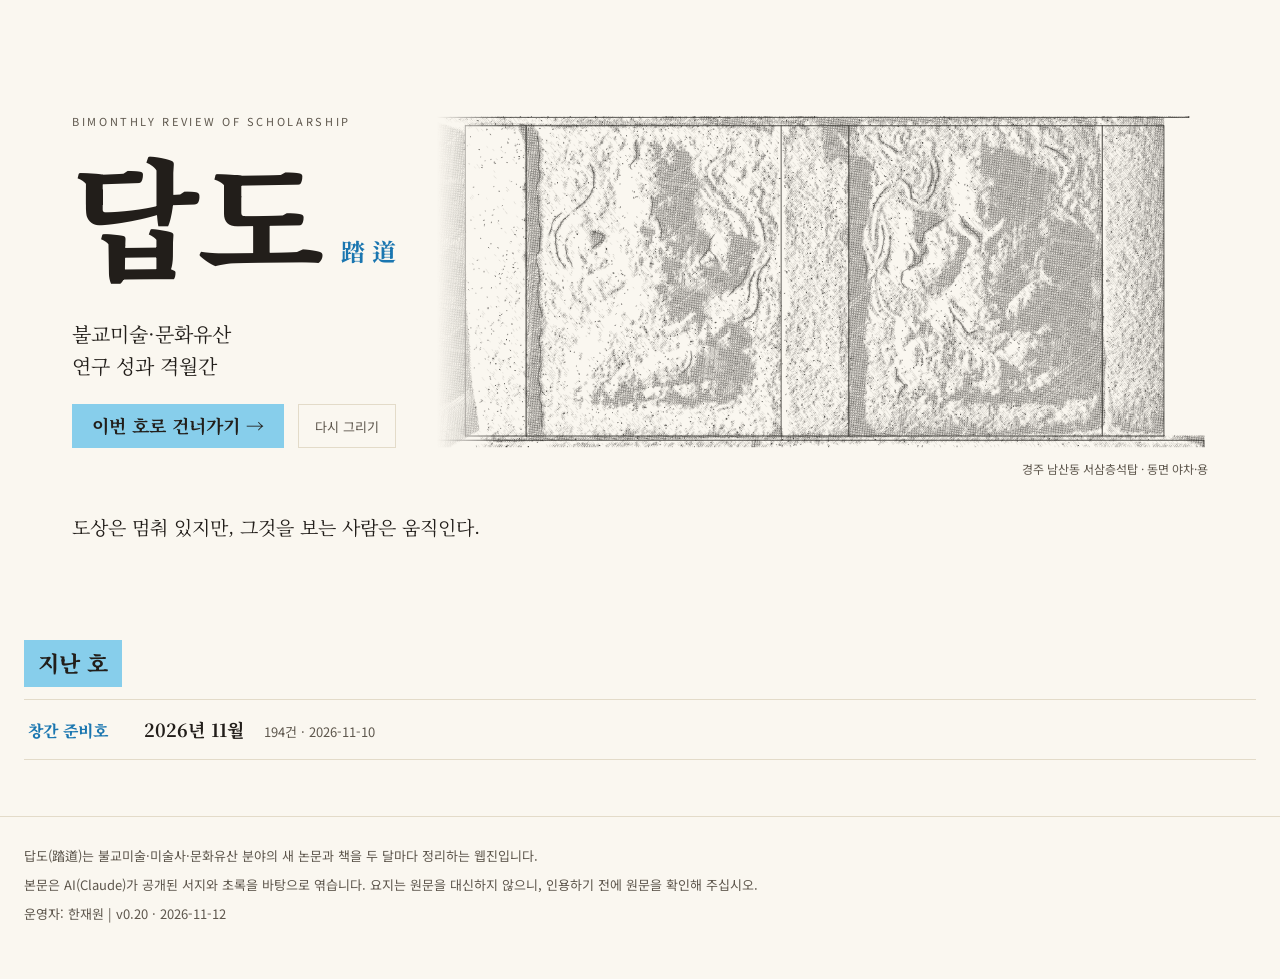
==== index.html @ 14393df5 "호 쪽 머리 소묘를 연필 빗금으로 그려 나가는 방식으로 바꿈 (v0.20) 위에서 아래로 드러내던 것을, 진한 선 → 중간 톤 → 옅은 결 순서로 방향이 다른 빗금 획이 구역마다 " ====
<!doctype html>
<html lang="ko">
<head>
<meta charset="utf-8">
<meta name="viewport" content="width=device-width, initial-scale=1">
<title>답도 踏道 — 불교미술·문화유산 연구 성과 격월간</title>
<meta name="description" content="불교미술·미술사·문화유산 분야의 새 논문과 책을 두 달마다 정리하는 웹진.">
<link rel="icon" type="image/png" sizes="32x32" href="assets/favicon-32.png">
<link rel="icon" type="image/png" sizes="192x192" href="assets/favicon-192.png">
<link rel="apple-touch-icon" href="assets/apple-touch-icon.png">
<link rel="preconnect" href="https://fonts.googleapis.com">
<link rel="preconnect" href="https://fonts.gstatic.com" crossorigin>
<link rel="stylesheet" href="https://fonts.googleapis.com/css2?family=Noto+Serif+KR:wght@400;700;800&amp;family=Noto+Sans+KR:wght@400;700&amp;display=swap">
<link rel="stylesheet" href="assets/dapdo.css">
</head>
<body class="home">
<main>
<section class="hero" id="hero">
<div class="stagebox" id="stagebox">
<div class="stage">
<img class="cover" id="cover" src="assets/namsan_cover.gif" data-still="assets/namsan_cover.png" width="1120" height="480" alt="경주 남산동 서삼층석탑 동면의 팔부중 부조. 면석의 테두리 선이 먼저 그어지고, 야차와 용 두 상이 차례로 돋아난다.">
</div>
</div>
<div class="over">
<div class="ttl">
<p class="cap">BIMONTHLY REVIEW OF SCHOLARSHIP</p>
<h1>답도 <span>踏道</span></h1>
</div>
<div class="lede">
<p class="sub">불교미술·문화유산<br>연구 성과 격월간</p>
<div class="act">
<a class="btn" id="latest" href="issues/2026-11.html">이번 호로 건너가기 →</a>
<button class="ghost" id="replay" type="button">다시 그리기</button>
</div>
</div>
<p class="motto">도상은 멈춰 있지만, 그것을 보는 사람은 움직인다.</p>
<p class="figcap">경주 남산동 서삼층석탑 · 동면 야차·용</p>
</div>
</section>
<section class="archive" id="archive">
<h2>지난 호</h2>
<!--issues:start-->
<ol id="issues">
<li><a href="issues/2026-11.html"><span class="no">창간 준비호</span><span class="tt">2026년 11월</span><span class="ct">194건 · 2026-11-10</span></a></li>
</ol>
<!--issues:end-->
</section>
</main>
<footer>
<p>답도(踏道)는 불교미술·미술사·문화유산 분야의 새 논문과 책을 두 달마다 정리하는 웹진입니다.</p>
<p>본문은 AI(Claude)가 공개된 서지와 초록을 바탕으로 엮습니다. 요지는 원문을 대신하지 않으니, 인용하기 전에 원문을 확인해 주십시오.</p>
<p>운영자: 한재원<!--ver:start--> | v0.20 · 2026-11-12<!--ver:end--></p>
</footer>
<script src="assets/home.js"></script>
</body>
</html>
---- assets/dapdo.css ----
/* 답도 踏道 — 공통 양식. 소색 한지 바탕, 먹 글자, 하늘색 면, 석간주 인장. */
:root{
  --ground:#FAF7F0; --paper2:#F3EEE3; --hair:#E3DBC9;
  --ink:#221E1A; --sub:#5E574D; --graphite:#3B3732;
  --sky:#87CEEB; --skyt:#1A76B0; --red:#A63C32;
  --mj:'Noto Serif KR','Noto Serif CJK KR','AppleMyungjo','Batang',serif;
  --go:'Noto Sans KR','Noto Sans CJK KR','Apple SD Gothic Neo','Malgun Gothic',sans-serif;
}
*{box-sizing:border-box}
html{-webkit-text-size-adjust:100%}
body{margin:0;background:var(--ground);color:var(--ink);font-family:var(--go);line-height:1.75;word-break:keep-all;overflow-wrap:anywhere}
a{color:var(--ink);text-decoration-color:var(--sky);text-decoration-thickness:2px;text-underline-offset:4px}
a:hover{color:#000;text-decoration-color:var(--skyt)}
a:focus-visible,button:focus-visible,summary:focus-visible{outline:2px solid var(--skyt);outline-offset:3px}
.cap{font-family:var(--go);font-size:11px;letter-spacing:.24em;color:var(--sub);margin:0}
.btn{display:inline-flex;align-items:center;min-height:44px;padding:0 20px;background:var(--sky);color:var(--ink);font-family:var(--mj);font-weight:700;font-size:18px;text-decoration:none}
.btn:hover{background:#74c2e6}
.ghost{min-height:44px;padding:0 16px;background:transparent;border:1px solid var(--hair);border-radius:0;color:var(--sub);font-family:var(--go);font-size:13px;cursor:pointer}
.ghost:hover{border-color:var(--sub)}
.seal{display:inline-block;border:2px solid var(--red);color:var(--red);font-family:var(--mj);font-weight:800;font-size:18px;line-height:1.25;padding:7px 8px;writing-mode:vertical-rl;letter-spacing:.12em}
.figcap{font-size:12px;color:var(--sub);margin:8px 0 0}
footer{max-width:1280px;margin:0 auto;padding:28px 24px 48px;border-top:1px solid var(--hair);font-size:13px;color:var(--sub)}
footer p{margin:0 0 6px}

/* 호 쪽 머리 그림: 바닥선을 긋는다(소묘는 mast.js가 캔버스에 그린다) */
@keyframes jhBase{from{stroke-dashoffset:1}to{stroke-dashoffset:0}}
@media (prefers-reduced-motion:no-preference){
  .mast-art.running .base{stroke-dasharray:1;animation:jhBase .4s ease-out both}
}
@media print{.mast-art.running .base{animation:none}}

/* ── 메인 */
.hero{position:relative;max-width:1280px;margin:0 auto;--k:1}
.stagebox{position:relative;height:600px;overflow:hidden}
.stage{position:absolute;left:calc(435px*var(--k));top:calc(116px*var(--k));width:1120px;height:480px;transform-origin:0 0;transform:scale(calc(var(--k)*.69))}
.stage .cover{position:absolute;left:0;top:0;width:1120px;height:480px}
.over{position:absolute;left:0;top:0;width:1280px;height:600px;transform-origin:0 0;transform:scale(var(--k));pointer-events:none}
.over>*{pointer-events:auto}
.ttl{position:absolute;left:72px;top:112px;display:flex;flex-direction:column;gap:16px}
.ttl h1{margin:0;font-family:var(--mj);font-weight:800;font-size:132px;line-height:1;letter-spacing:-.02em;display:flex;align-items:flex-end;gap:18px}
.ttl h1 span{font-size:24px;font-weight:700;color:var(--skyt);letter-spacing:.3em;padding-bottom:16px}
.lede{position:absolute;left:72px;top:318px;width:340px;display:flex;flex-direction:column;gap:22px}
.motto{position:absolute;left:72px;top:512px;margin:0;font-family:var(--mj);font-size:19px;line-height:1.6;white-space:nowrap}
.lede .sub{margin:0;font-family:var(--mj);font-size:20px;line-height:1.6;color:var(--ink)}
.act{display:flex;gap:14px;align-items:center;flex-wrap:wrap}
.hero .figcap{position:absolute;right:72px;top:458px;margin:0}
.hero.narrow .stage{left:0;top:0;transform:scale(var(--k))}
.hero.narrow .stagebox{margin-top:20px}
.hero.narrow .over{position:static;transform:none;width:auto;height:auto;padding:20px 20px 8px;display:flex;flex-direction:column;gap:20px}
.hero.narrow .ttl,.hero.narrow .lede,.hero.narrow .motto,.hero.narrow .figcap{position:static;width:auto}
.hero.narrow .ttl h1{font-size:76px}
.hero.narrow .motto{white-space:normal;font-size:18px}
.hero.narrow .ttl{order:1}.hero.narrow .lede{order:2}.hero.narrow .motto{order:3}.hero.narrow .figcap{order:4}
.archive{max-width:1280px;margin:0 auto;padding:40px 24px 56px}
.archive h2{font-family:var(--mj);font-weight:800;font-size:22px;margin:0 0 12px;display:inline-block;background:var(--sky);padding:4px 14px}
.archive ol{list-style:none;margin:0;padding:0;border-top:1px solid var(--hair)}
.archive li{border-bottom:1px solid var(--hair)}
.archive li a{display:flex;gap:20px;align-items:baseline;padding:14px 4px;text-decoration:none;flex-wrap:wrap}
.archive li a:hover{background:var(--paper2)}
.archive .no{font-family:var(--mj);font-weight:800;color:var(--skyt);min-width:96px}
.archive .tt{font-family:var(--mj);font-weight:700;font-size:18px}
.archive .ct{font-size:13px;color:var(--sub)}
#noissue{color:var(--sub);font-size:14px}

/* ── 호 쪽 */
.issue .wrap{max-width:1120px;margin:0 auto;padding:0 24px}
.topbar{display:flex;justify-content:space-between;align-items:baseline;gap:16px;flex-wrap:wrap;padding:20px 0 14px;border-bottom:1px solid var(--hair)}
.topbar a{text-decoration:none}
.topbar span{font-size:13px;color:var(--sub)}
.mast{display:grid;grid-template-columns:minmax(0,1.45fr) minmax(0,1fr);gap:40px;padding:28px 0 8px;align-items:start}
.mast-art{position:relative;width:100%}
.mast-art .jh-art{display:block;width:100%;height:auto;color:#323232}
.mast-art .jh-still{position:absolute;left:0;top:0}
.mast-art .jh-cv{position:absolute;left:2.841%;top:1.718%;width:94.318%;height:96.22%;transform:rotate(-1.1deg)}
.mast-ttl{display:flex;flex-direction:column;gap:16px;padding-top:8px}
.mast-ttl .h{display:flex;align-items:center;gap:18px}
.mast-ttl h1{margin:0;font-family:var(--mj);font-weight:800;font-size:88px;line-height:1;letter-spacing:-.02em}
.mast-ttl .sub{margin:0;font-family:var(--mj);font-size:17px}
.mast-ttl .no{margin:0;font-size:14px;color:var(--sub)}
.toc{list-style:none;margin:0;padding:0;border-top:1px solid var(--hair)}
.toc li{border-bottom:1px solid var(--hair)}
.toc a{display:flex;gap:16px;align-items:baseline;padding:10px 0;text-decoration:none;font-size:15px}
.toc b{font-family:var(--mj);color:var(--skyt);width:20px}
.toc i{font-style:normal;margin-left:auto;font-size:13px;color:var(--sub)}
@media (max-width:820px){.mast{grid-template-columns:1fr;gap:20px}.mast-ttl h1{font-size:64px}}
.pin{position:sticky;top:0;z-index:5;background:var(--ground);border-bottom:1px solid var(--hair);margin-top:12px}
.pin-in{max-width:1120px;margin:0 auto;padding:0 24px 0 0;display:flex;gap:6px;overflow-x:auto;white-space:nowrap;scrollbar-width:none}
.pin-in::-webkit-scrollbar{display:none}
.pin a{display:inline-flex;align-items:center;min-height:44px;padding:0 12px;text-decoration:none;font-size:14px;color:var(--sub);border-bottom:3px solid transparent}
.pin a b{font-family:var(--mj);color:var(--skyt);margin-right:8px}
.pin a.up{position:sticky;left:0;z-index:1;background:var(--ground);padding-left:24px;font-family:var(--mj);font-weight:800;font-size:16px;color:var(--ink);margin-right:10px}
.pin a.up span{font-family:var(--go);font-weight:400;font-size:13px;color:var(--sub);margin-left:6px}
.pin a:hover{color:var(--ink)}
.pin a.on{color:var(--ink);border-bottom-color:var(--sky)}
html{scroll-behavior:smooth}
@media (prefers-reduced-motion:reduce){html{scroll-behavior:auto}}
.body{max-width:800px;margin:0 auto;padding:16px 24px 56px}
.lead{font-family:var(--mj);font-size:18px;line-height:1.9;margin:28px 0 8px}
.body h2{font-family:var(--mj);font-weight:800;font-size:20px;margin:56px 0 4px;display:inline-block;background:var(--sky);padding:5px 14px;scroll-margin-top:64px}
.body h2 b{margin-right:10px}
.item,.deep{padding:22px 0;border-bottom:1px solid var(--hair)}
.item h3,.deep h3{font-family:var(--mj);font-weight:700;font-size:18px;line-height:1.55;margin:0 0 6px}
.deep h3{font-size:21px}
.ko{font-family:var(--go);font-weight:400;font-size:14px;color:var(--sub)}
.meta{font-size:13.5px;color:var(--sub);margin:0 0 10px}
.item p.sum{margin:0;font-size:16px}
.flag{display:inline-block;font-size:12px;color:var(--red);border:1px solid var(--red);padding:0 6px;margin-left:8px;line-height:1.6;vertical-align:2px}
.deep blockquote{margin:14px 0;padding:14px 18px;background:var(--paper2);border-left:4px solid var(--sky);font-family:var(--mj);font-size:17.5px;line-height:1.85}
.deep dl{margin:0;display:grid;grid-template-columns:76px minmax(0,1fr);row-gap:8px;font-size:15.5px}
.deep dt{font-family:var(--mj);font-weight:700;color:var(--skyt)}
.deep dd{margin:0}
details{margin:18px 0 0}
summary{cursor:pointer;font-size:14.5px;color:var(--sub);min-height:44px;display:flex;align-items:center}
.more ul{margin:4px 0 0;padding-left:18px;font-size:15px}
.more li{margin:0 0 8px}
.more .m{color:var(--sub);font-size:13.5px}
.none{color:var(--sub);font-size:15px;margin:14px 0 0}
/* ── 특집 묶음 */
.splead{font-size:15.5px;margin:16px 0 0}
.special h3.cat{font-family:var(--mj);font-weight:700;font-size:17px;margin:34px 0 0;padding-bottom:8px;border-bottom:1px solid var(--hair)}
.special h3.cat i{font-family:var(--go);font-style:normal;font-weight:400;font-size:13px;color:var(--sub);margin-left:8px}
.special details{margin:0;border-bottom:1px solid var(--hair)}
.special details[open]{padding-bottom:14px}
.special summary{color:var(--ink);font-size:15.5px}
.special .iss{font-family:var(--mj);font-weight:700;font-size:14.5px;margin:10px 0 4px}
.more .s{display:block;font-size:14.5px;margin-top:3px}
table.chk{width:100%;border-collapse:collapse;font-size:14px}
table.chk th,table.chk td{text-align:left;padding:7px 8px;border-bottom:1px solid var(--hair);vertical-align:top}
table.chk th{font-family:var(--mj);color:var(--sub);font-weight:700}
.tblbox{overflow-x:auto}
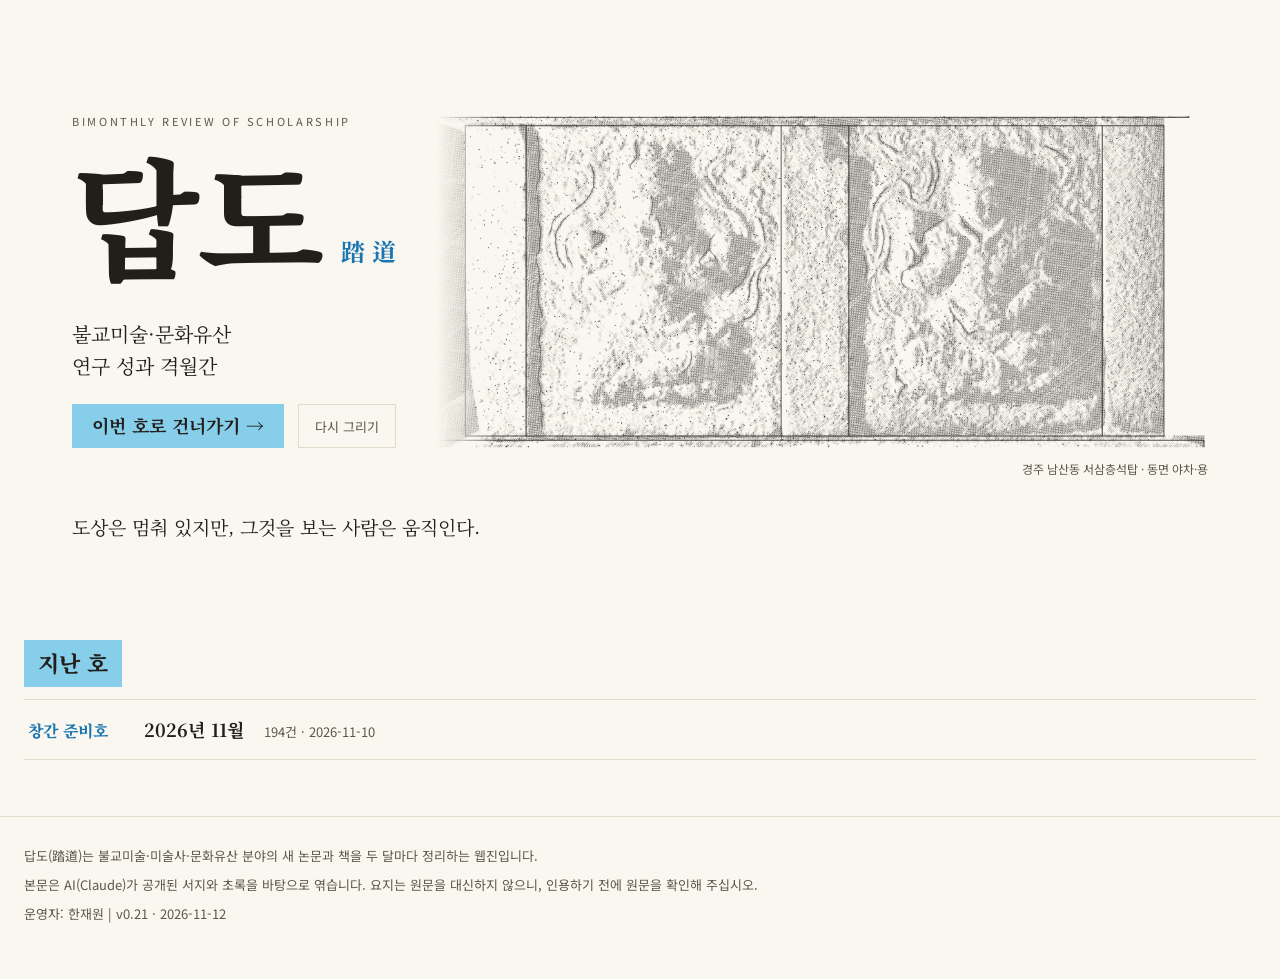
==== commit d16ab979: "호 쪽 머리 소묘를 위원이 준 획 순서표대로 그림 (v0.21) - 위원이 준 모션 드로잉에서 완성 소묘와 획 순서표를 꺼내 넣음(tools/mast_import.py) - mas" ====
--- a/index.html
+++ b/index.html
@@ -49,7 +49,7 @@
 <footer>
 <p>답도(踏道)는 불교미술·미술사·문화유산 분야의 새 논문과 책을 두 달마다 정리하는 웹진입니다.</p>
 <p>본문은 AI(Claude)가 공개된 서지와 초록을 바탕으로 엮습니다. 요지는 원문을 대신하지 않으니, 인용하기 전에 원문을 확인해 주십시오.</p>
-<p>운영자: 한재원<!--ver:start--> | v0.20 · 2026-11-12<!--ver:end--></p>
+<p>운영자: 한재원<!--ver:start--> | v0.21 · 2026-11-12<!--ver:end--></p>
 </footer>
 <script src="assets/home.js"></script>
 </body>
--- a/assets/dapdo.css
+++ b/assets/dapdo.css
@@ -21,13 +21,6 @@
 .figcap{font-size:12px;color:var(--sub);margin:8px 0 0}
 footer{max-width:1280px;margin:0 auto;padding:28px 24px 48px;border-top:1px solid var(--hair);font-size:13px;color:var(--sub)}
 footer p{margin:0 0 6px}
-
-/* 호 쪽 머리 그림: 바닥선을 긋는다(소묘는 mast.js가 캔버스에 그린다) */
-@keyframes jhBase{from{stroke-dashoffset:1}to{stroke-dashoffset:0}}
-@media (prefers-reduced-motion:no-preference){
-  .mast-art.running .base{stroke-dasharray:1;animation:jhBase .4s ease-out both}
-}
-@media print{.mast-art.running .base{animation:none}}
 
 /* ── 메인 */
 .hero{position:relative;max-width:1280px;margin:0 auto;--k:1}
@@ -68,10 +61,11 @@
 .topbar a{text-decoration:none}
 .topbar span{font-size:13px;color:var(--sub)}
 .mast{display:grid;grid-template-columns:minmax(0,1.45fr) minmax(0,1fr);gap:40px;padding:28px 0 8px;align-items:start}
-.mast-art{position:relative;width:100%}
-.mast-art .jh-art{display:block;width:100%;height:auto;color:#323232}
-.mast-art .jh-still{position:absolute;left:0;top:0}
+/* 호 쪽 머리 그림: 칸의 비율은 704:582, 그 안에 664×560 소묘를 1.1도 바로잡아 놓는다(mast.js가 캔버스에 그린다) */
+.mast-art{position:relative;width:100%;aspect-ratio:704/582;color:#323232}
+.mast-art .jh-still{position:absolute;left:0;top:0;width:100%;height:100%}
 .mast-art .jh-cv{position:absolute;left:2.841%;top:1.718%;width:94.318%;height:96.22%;transform:rotate(-1.1deg)}
+.ghost:disabled{opacity:.5;cursor:default}
 .mast-ttl{display:flex;flex-direction:column;gap:16px;padding-top:8px}
 .mast-ttl .h{display:flex;align-items:center;gap:18px}
 .mast-ttl h1{margin:0;font-family:var(--mj);font-weight:800;font-size:88px;line-height:1;letter-spacing:-.02em}
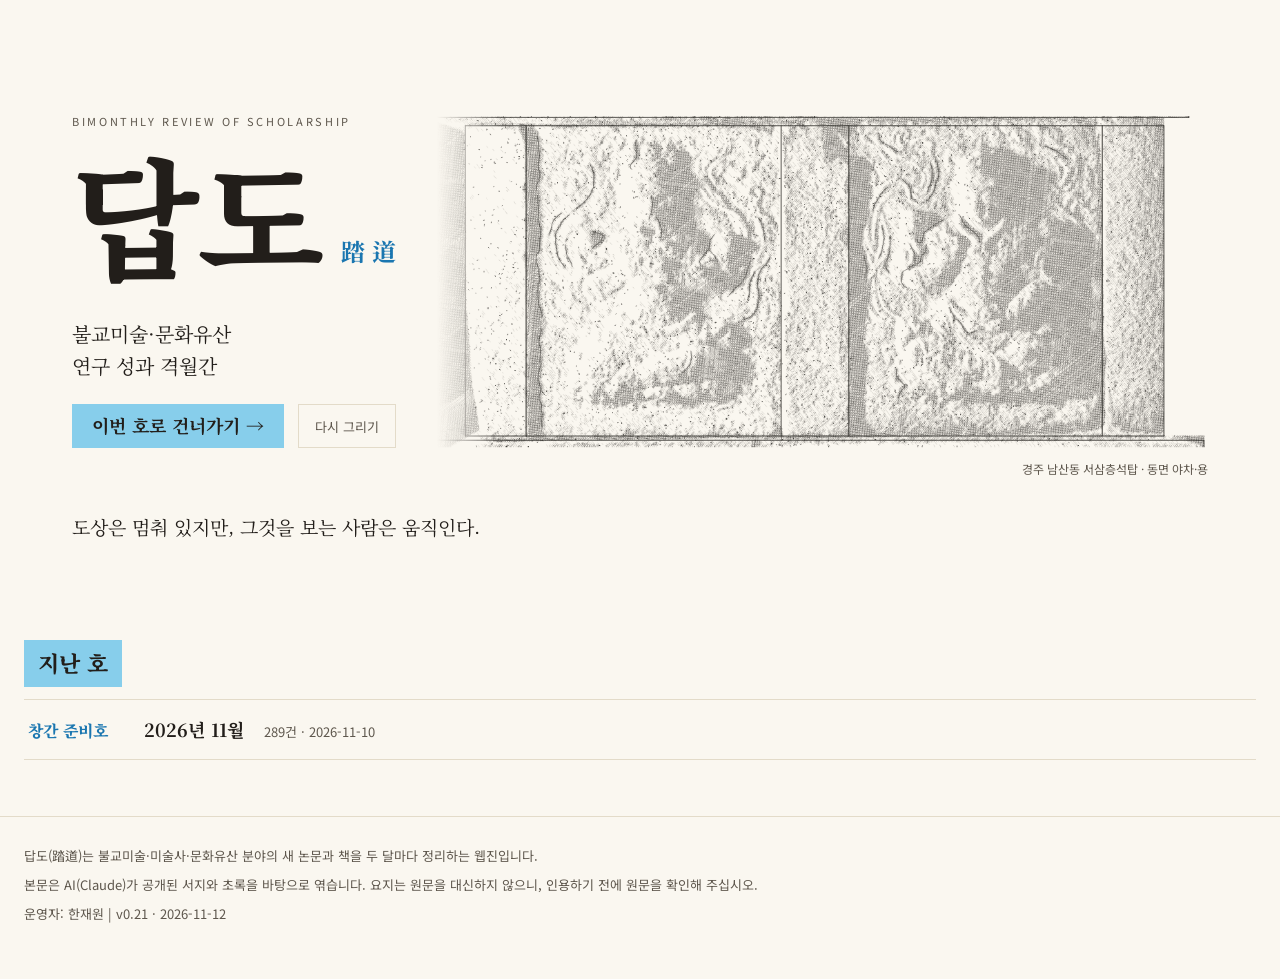
==== commit a2a35951: "KCI 목록으로 특집의 목차 미확인분을 채움 (2026-11호) - 위원이 KCI에서 내려받은 권호별 목록 17개를 data/kci/2026.json 에 옮김 - 특집: 미술사연구" ====
--- a/index.html
+++ b/index.html
@@ -41,7 +41,7 @@
 <h2>지난 호</h2>
 <!--issues:start-->
 <ol id="issues">
-<li><a href="issues/2026-11.html"><span class="no">창간 준비호</span><span class="tt">2026년 11월</span><span class="ct">194건 · 2026-11-10</span></a></li>
+<li><a href="issues/2026-11.html"><span class="no">창간 준비호</span><span class="tt">2026년 11월</span><span class="ct">289건 · 2026-11-10</span></a></li>
 </ol>
 <!--issues:end-->
 </section>
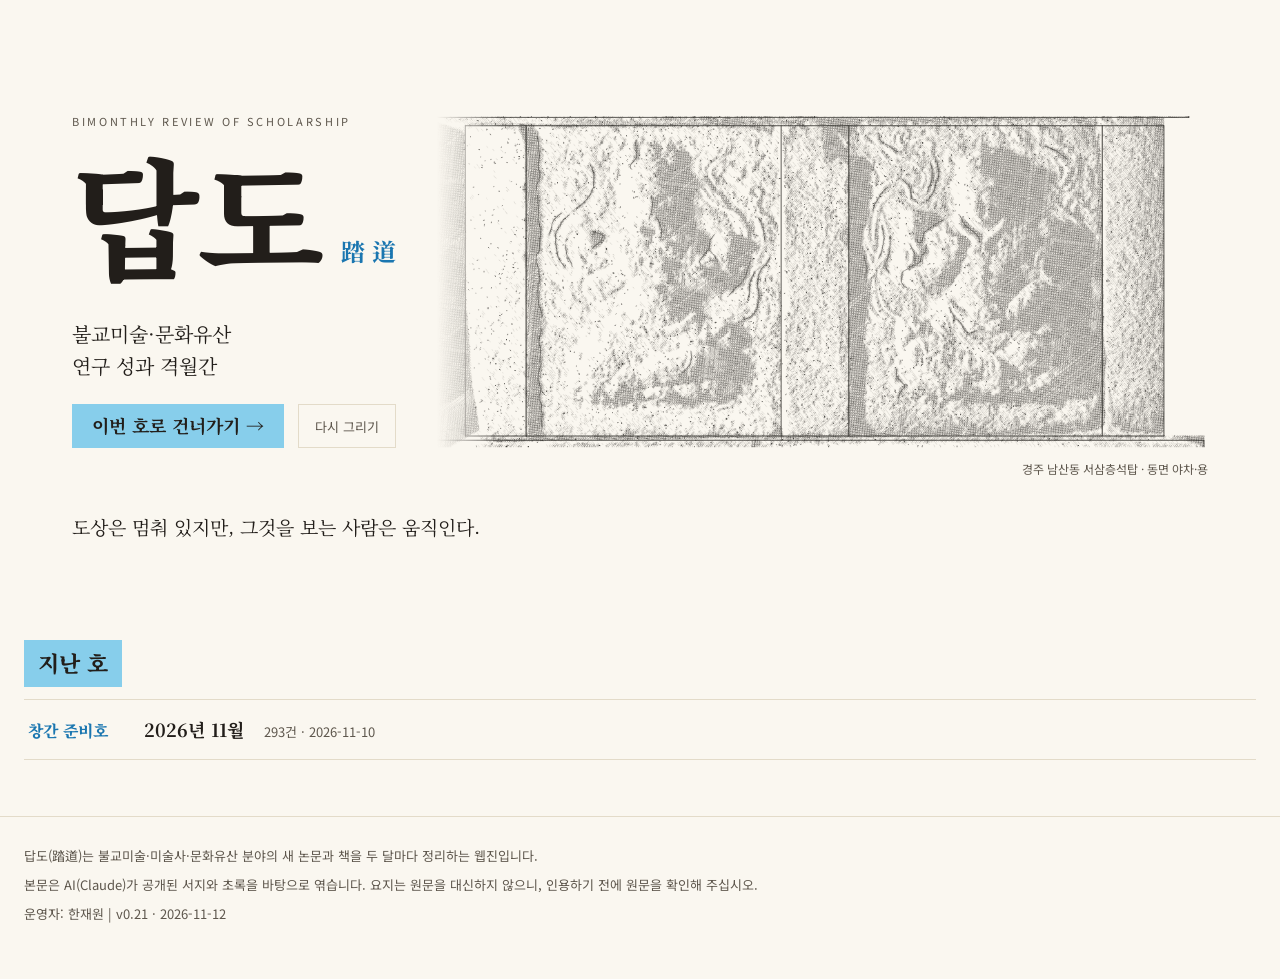
==== commit a8f430a6: "답도 특집 사전 조사 2026-11-13: t22 t23 t25 t26 t27 t28 t29 t57 t58 t63 t64 t30 t31 t32 t33 t34 t35 t36 t37 " ====
--- a/index.html
+++ b/index.html
@@ -41,7 +41,7 @@
 <h2>지난 호</h2>
 <!--issues:start-->
 <ol id="issues">
-<li><a href="issues/2026-11.html"><span class="no">창간 준비호</span><span class="tt">2026년 11월</span><span class="ct">289건 · 2026-11-10</span></a></li>
+<li><a href="issues/2026-11.html"><span class="no">창간 준비호</span><span class="tt">2026년 11월</span><span class="ct">293건 · 2026-11-10</span></a></li>
 </ol>
 <!--issues:end-->
 </section>
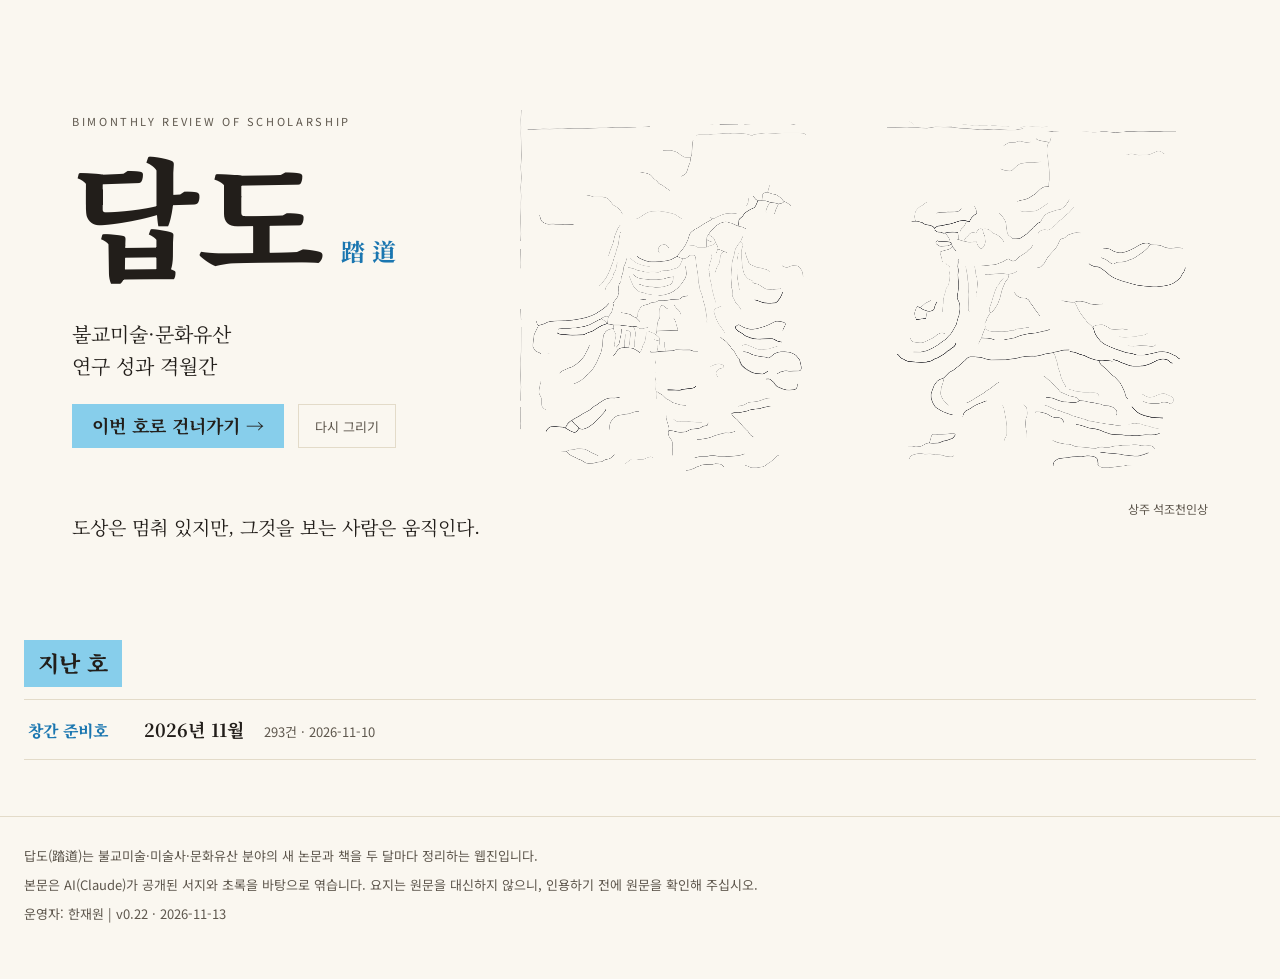
==== commit dcf134d7: "첫 화면 그림을 상주 석조천인상 연필 소묘로 바꿈 (v0.22) - 위원이 준 모션 드로잉에서 획 자료를 꺼내 넣음(tools/cover_import.py, assets/sangj" ====
--- a/index.html
+++ b/index.html
@@ -17,8 +17,10 @@
 <main>
 <section class="hero" id="hero">
 <div class="stagebox" id="stagebox">
-<div class="stage">
-<img class="cover" id="cover" src="assets/namsan_cover.gif" data-still="assets/namsan_cover.png" width="1120" height="480" alt="경주 남산동 서삼층석탑 동면의 팔부중 부조. 면석의 테두리 선이 먼저 그어지고, 야차와 용 두 상이 차례로 돋아난다.">
+<div class="stage" role="img" aria-label="상주 석조천인상의 부조를 옮긴 연필 소묘. 판석 두 장에 천의를 휘날리는 천인이 한 구씩 서 있다.">
+<canvas class="cover" id="cover" width="2431" height="1256" data-strokes="assets/sangju_cover.bin" data-still="assets/sangju_cover.png"></canvas>
+<canvas class="cover" id="cover-live" width="2431" height="1256" aria-hidden="true"></canvas>
+<noscript><img class="cover" src="assets/sangju_cover.png" width="1120" height="579" alt=""></noscript>
 </div>
 </div>
 <div class="over">
@@ -34,7 +36,7 @@
 </div>
 </div>
 <p class="motto">도상은 멈춰 있지만, 그것을 보는 사람은 움직인다.</p>
-<p class="figcap">경주 남산동 서삼층석탑 · 동면 야차·용</p>
+<p class="figcap">상주 석조천인상</p>
 </div>
 </section>
 <section class="archive" id="archive">
@@ -49,7 +51,7 @@
 <footer>
 <p>답도(踏道)는 불교미술·미술사·문화유산 분야의 새 논문과 책을 두 달마다 정리하는 웹진입니다.</p>
 <p>본문은 AI(Claude)가 공개된 서지와 초록을 바탕으로 엮습니다. 요지는 원문을 대신하지 않으니, 인용하기 전에 원문을 확인해 주십시오.</p>
-<p>운영자: 한재원<!--ver:start--> | v0.21 · 2026-11-12<!--ver:end--></p>
+<p>운영자: 한재원<!--ver:start--> | v0.22 · 2026-11-13<!--ver:end--></p>
 </footer>
 <script src="assets/home.js"></script>
 </body>
--- a/assets/dapdo.css
+++ b/assets/dapdo.css
@@ -25,8 +25,8 @@
 /* ── 메인 */
 .hero{position:relative;max-width:1280px;margin:0 auto;--k:1}
 .stagebox{position:relative;height:600px;overflow:hidden}
-.stage{position:absolute;left:calc(435px*var(--k));top:calc(116px*var(--k));width:1120px;height:480px;transform-origin:0 0;transform:scale(calc(var(--k)*.69))}
-.stage .cover{position:absolute;left:0;top:0;width:1120px;height:480px}
+.stage{position:absolute;left:calc(435px*var(--k));top:calc(90px*var(--k));width:1120px;height:579px;transform-origin:0 0;transform:scale(calc(var(--k)*.69))}
+.stage .cover{position:absolute;left:0;top:0;width:1120px;height:579px}
 .over{position:absolute;left:0;top:0;width:1280px;height:600px;transform-origin:0 0;transform:scale(var(--k));pointer-events:none}
 .over>*{pointer-events:auto}
 .ttl{position:absolute;left:72px;top:112px;display:flex;flex-direction:column;gap:16px}
@@ -36,7 +36,7 @@
 .motto{position:absolute;left:72px;top:512px;margin:0;font-family:var(--mj);font-size:19px;line-height:1.6;white-space:nowrap}
 .lede .sub{margin:0;font-family:var(--mj);font-size:20px;line-height:1.6;color:var(--ink)}
 .act{display:flex;gap:14px;align-items:center;flex-wrap:wrap}
-.hero .figcap{position:absolute;right:72px;top:458px;margin:0}
+.hero .figcap{position:absolute;right:72px;top:498px;margin:0}
 .hero.narrow .stage{left:0;top:0;transform:scale(var(--k))}
 .hero.narrow .stagebox{margin-top:20px}
 .hero.narrow .over{position:static;transform:none;width:auto;height:auto;padding:20px 20px 8px;display:flex;flex-direction:column;gap:20px}
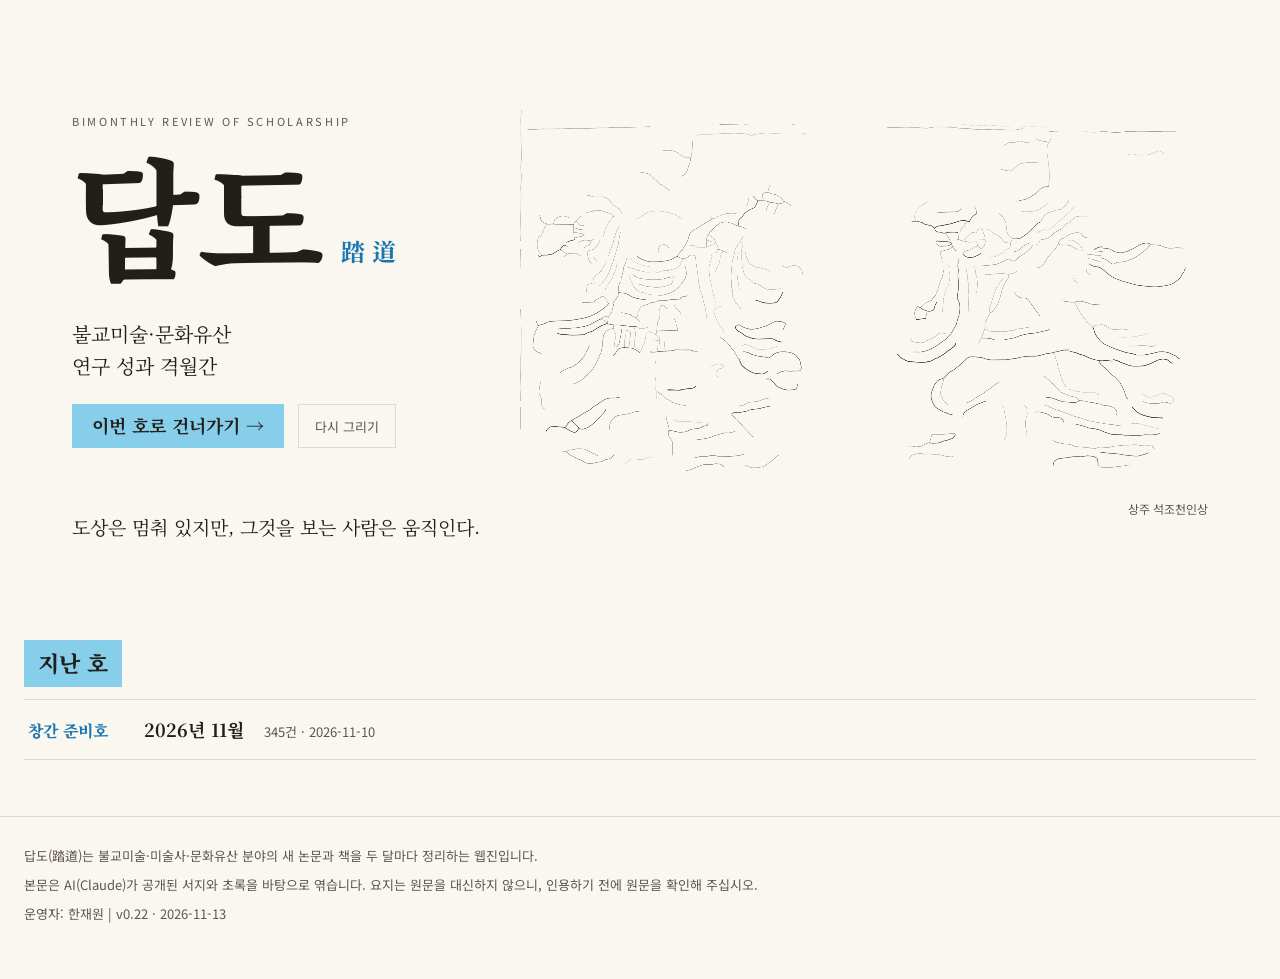
==== commit 8c180de6: "KCI 목록 21개로 특집의 목차 미확인분을 채움 (2026-11호) 위원이 2026-11-13에 KCI에서 내려받아 준 권호별 목록(9종 21개 호)을 반영했다. - 특집: 1~" ====
--- a/index.html
+++ b/index.html
@@ -43,7 +43,7 @@
 <h2>지난 호</h2>
 <!--issues:start-->
 <ol id="issues">
-<li><a href="issues/2026-11.html"><span class="no">창간 준비호</span><span class="tt">2026년 11월</span><span class="ct">293건 · 2026-11-10</span></a></li>
+<li><a href="issues/2026-11.html"><span class="no">창간 준비호</span><span class="tt">2026년 11월</span><span class="ct">345건 · 2026-11-10</span></a></li>
 </ol>
 <!--issues:end-->
 </section>
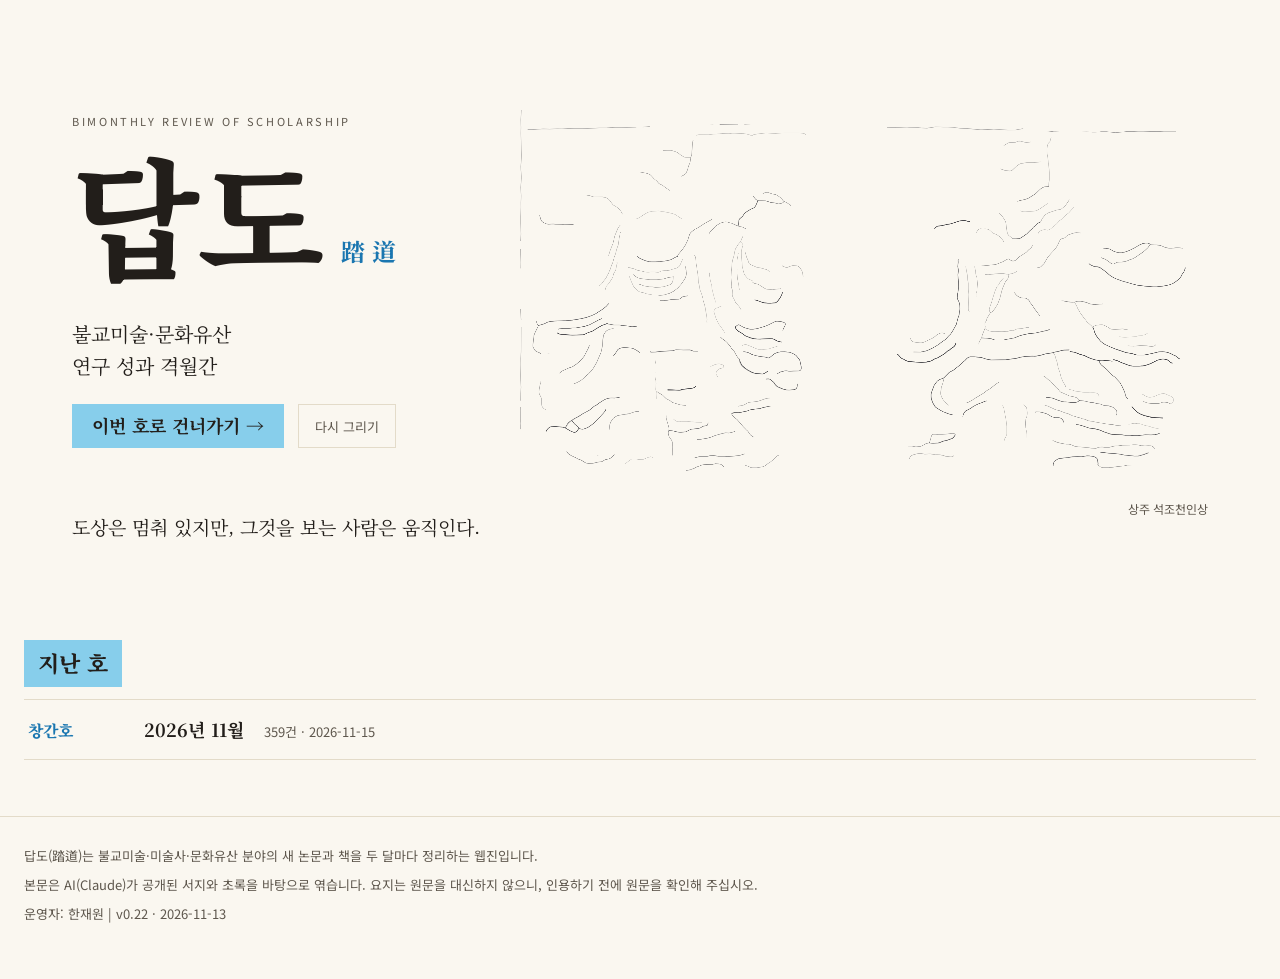
==== commit 51fc1c98: "답도 2026-11호 발행 Co-Authored-By: Claude Fable 5.2 <noreply@anthropic.com> Claude-Session: https://clau" ====
--- a/index.html
+++ b/index.html
@@ -43,7 +43,7 @@
 <h2>지난 호</h2>
 <!--issues:start-->
 <ol id="issues">
-<li><a href="issues/2026-11.html"><span class="no">창간 준비호</span><span class="tt">2026년 11월</span><span class="ct">345건 · 2026-11-10</span></a></li>
+<li><a href="issues/2026-11.html"><span class="no">창간호</span><span class="tt">2026년 11월</span><span class="ct">359건 · 2026-11-15</span></a></li>
 </ol>
 <!--issues:end-->
 </section>
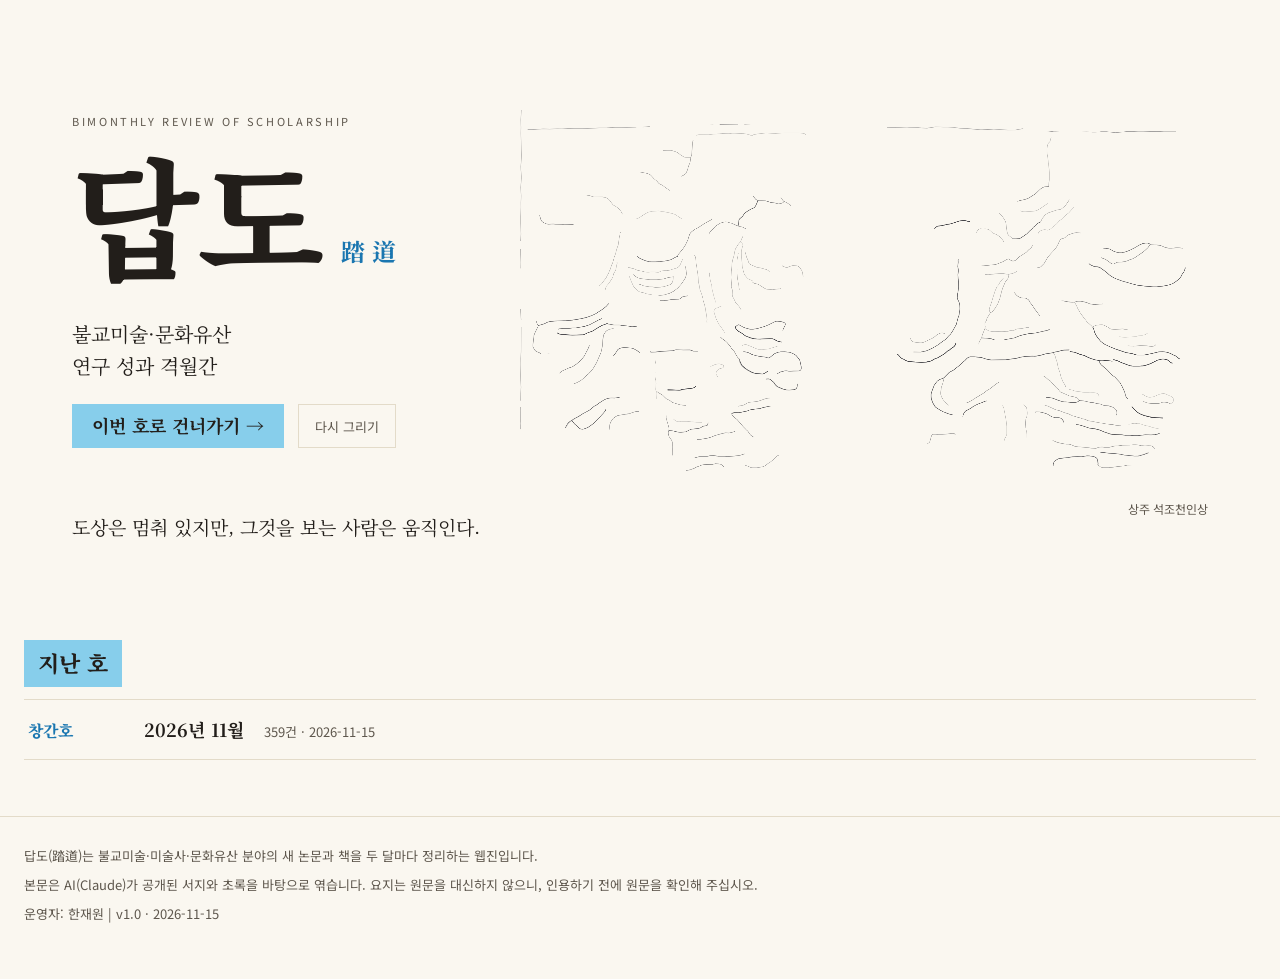
==== commit d99f80f1: "판 번호 v1.0(창간호) 창간호(2026-11-15)가 나와 틀의 판 번호를 v1.0으로 올렸다. 그 뒤 틀을 고칠 때마다 v1.1, v1.2…로 올린다. README '판 번호" ====
--- a/index.html
+++ b/index.html
@@ -51,7 +51,7 @@
 <footer>
 <p>답도(踏道)는 불교미술·미술사·문화유산 분야의 새 논문과 책을 두 달마다 정리하는 웹진입니다.</p>
 <p>본문은 AI(Claude)가 공개된 서지와 초록을 바탕으로 엮습니다. 요지는 원문을 대신하지 않으니, 인용하기 전에 원문을 확인해 주십시오.</p>
-<p>운영자: 한재원<!--ver:start--> | v0.22 · 2026-11-13<!--ver:end--></p>
+<p>운영자: 한재원<!--ver:start--> | v1.0 · 2026-11-15<!--ver:end--></p>
 </footer>
 <script src="assets/home.js"></script>
 </body>
